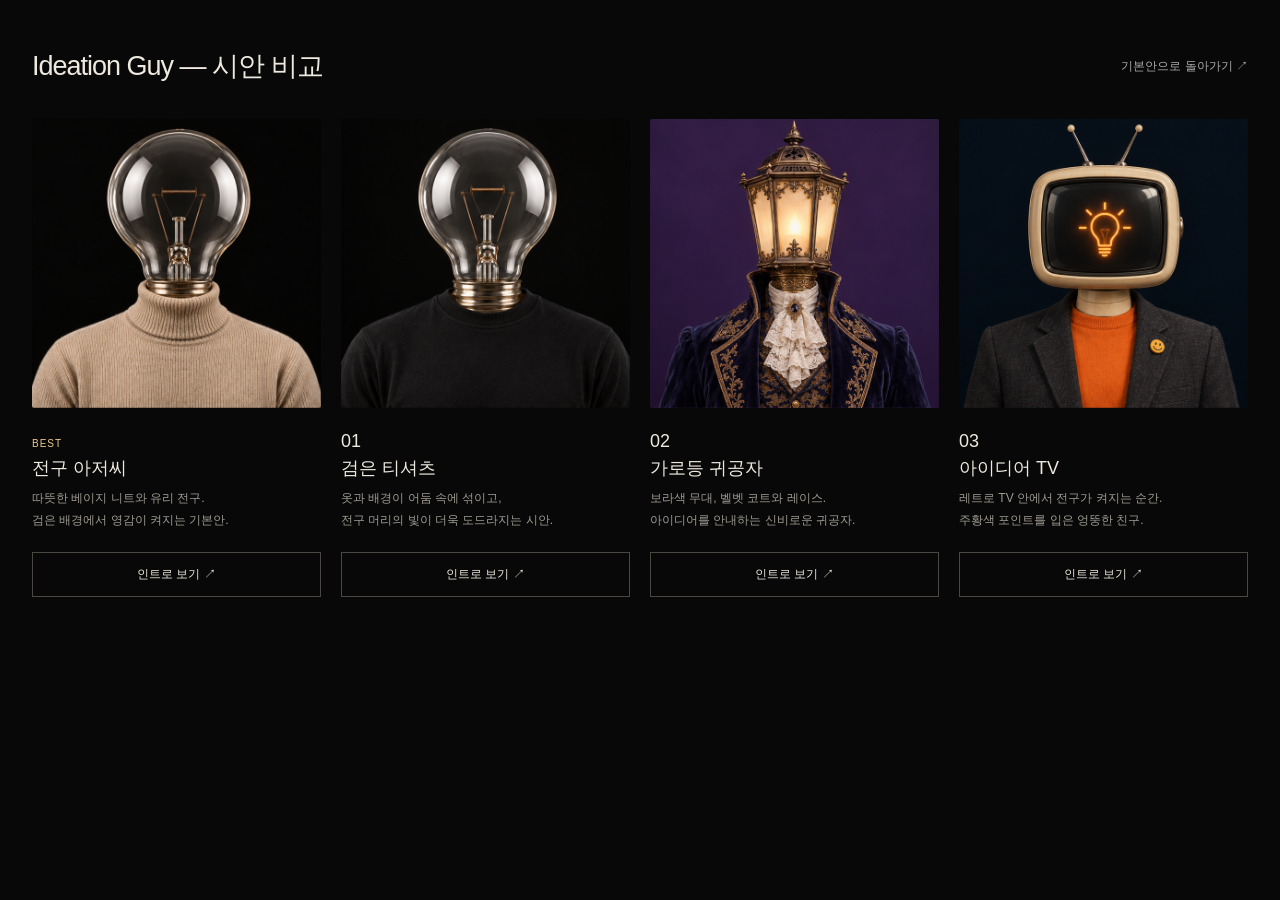
==== concepts.html @ c8c6ca2b "Add three animated entrance concepts and a comparison gallery" ====
<!doctype html><html lang="ko"><head><meta charset="utf-8"><meta name="viewport" content="width=device-width,initial-scale=1"><title>Ideation Guy — 시안 비교</title><style>
*{box-sizing:border-box}body{margin:0;background:#080808;color:#eee9df;font-family:Arial,'Apple SD Gothic Neo',sans-serif}main{max-width:1500px;margin:auto;padding:48px 32px}header{display:flex;justify-content:space-between;align-items:center;gap:20px;margin-bottom:35px}h1{font-size:27px;font-weight:400;letter-spacing:-1px;margin:0}a{color:inherit;text-decoration:none}header a{font-size:12px;color:#aaa}.looks{display:grid;grid-template-columns:repeat(4,minmax(0,1fr));gap:20px}.look{min-width:0}.portrait{aspect-ratio:1;background-size:200% 200%;background-position:0 0;background-repeat:no-repeat;border-radius:2px}.best{background-image:url('assets/guy-turnaround.png')}.black{background-image:url('assets/guy-black.png')}.prince{background-image:url('assets/guy-prince.png')}.tv{background-image:url('assets/guy-tv.png')}h2{font-size:18px;font-weight:400;line-height:1.5;margin:20px 0 6px}p{font-size:12px;line-height:1.8;color:#9f9a91;margin:0 0 20px;min-height:44px}.badge{font-size:10px;color:#edcb8b;letter-spacing:1px}.launch{display:block;border:1px solid #4a4640;padding:13px 14px;font-size:12px;text-align:center;transition:background .2s}.launch:hover{background:#24211c}.launch:focus-visible{outline:2px solid #e6b563;outline-offset:4px}@media(max-width:1000px){.looks{grid-template-columns:repeat(2,minmax(0,1fr));gap:36px 20px}}@media(max-width:560px){main{padding:32px 20px}.looks{grid-template-columns:1fr}header{align-items:start}h1{font-size:23px}.portrait{max-height:440px}p{min-height:0}}
</style></head><body><main><header><h1>Ideation Guy — 시안 비교</h1><a href="index.html">기본안으로 돌아가기 ↗</a></header><div class="looks">
<article class="look"><a href="index.html?look=best" aria-label="기본 전구 아저씨 인트로 보기"><div class="portrait best"></div></a><h2><span class="badge">BEST</span><br>전구 아저씨</h2><p>따뜻한 베이지 니트와 유리 전구.<br>검은 배경에서 영감이 켜지는 기본안.</p><a class="launch" href="index.html?look=best">인트로 보기 ↗</a></article>
<article class="look"><a href="index.html?look=black" aria-label="검은 티셔츠 시안 보기"><div class="portrait black"></div></a><h2>01<br>검은 티셔츠</h2><p>옷과 배경이 어둠 속에 섞이고,<br>전구 머리의 빛이 더욱 도드라지는 시안.</p><a class="launch" href="index.html?look=black">인트로 보기 ↗</a></article>
<article class="look"><a href="index.html?look=prince" aria-label="가로등 귀공자 시안 보기"><div class="portrait prince"></div></a><h2>02<br>가로등 귀공자</h2><p>보라색 무대, 벨벳 코트와 레이스.<br>아이디어를 안내하는 신비로운 귀공자.</p><a class="launch" href="index.html?look=prince">인트로 보기 ↗</a></article>
<article class="look"><a href="index.html?look=tv" aria-label="아이디어 TV 시안 보기"><div class="portrait tv"></div></a><h2>03<br>아이디어 TV</h2><p>레트로 TV 안에서 전구가 켜지는 순간.<br>주황색 포인트를 입은 엉뚱한 친구.</p><a class="launch" href="index.html?look=tv">인트로 보기 ↗</a></article>
</div></main></body></html>
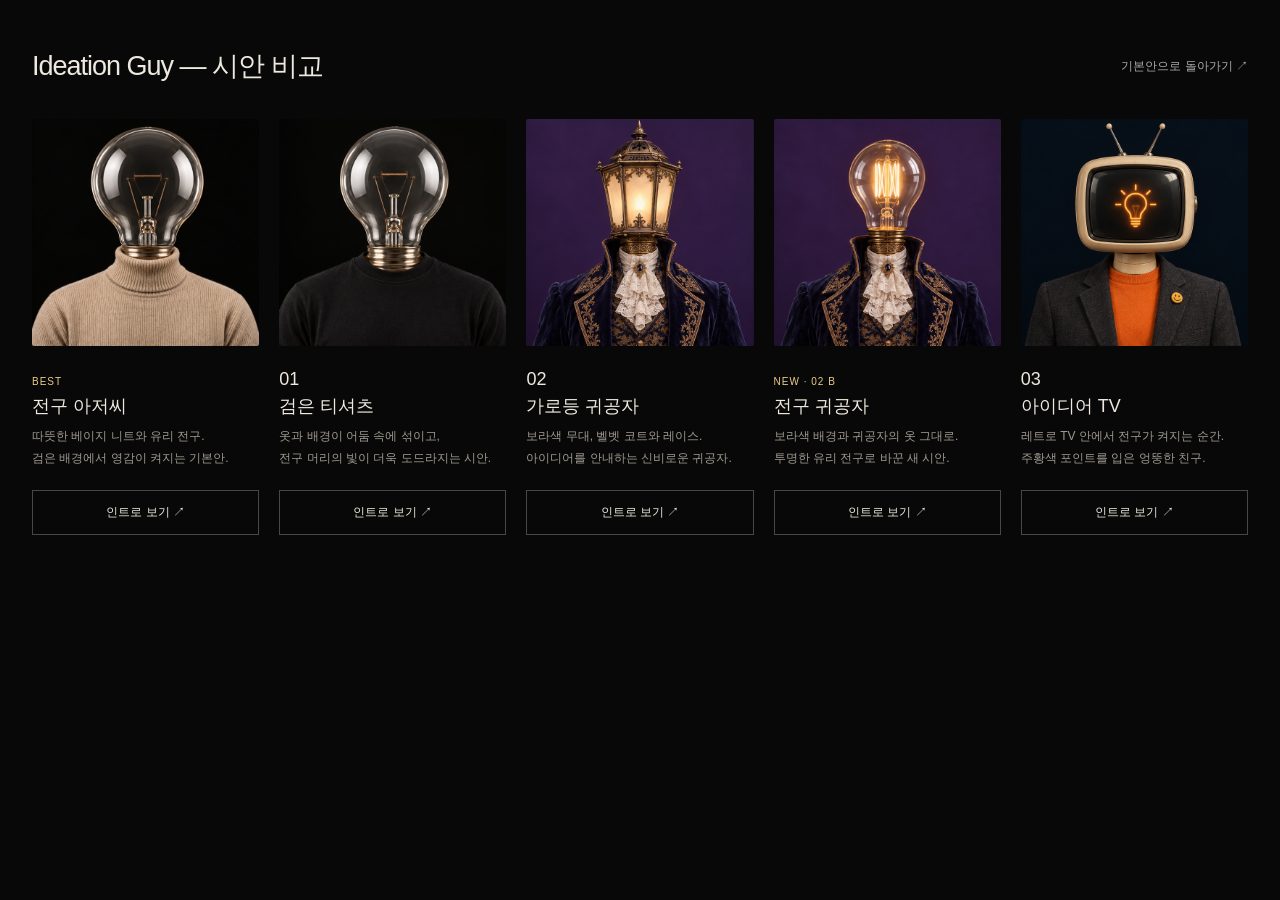
==== commit bf733639: "Add glass bulb aristocrat concept" ====
--- a/concepts.html
+++ b/concepts.html
@@ -1,8 +1,9 @@
 <!doctype html><html lang="ko"><head><meta charset="utf-8"><meta name="viewport" content="width=device-width,initial-scale=1"><title>Ideation Guy — 시안 비교</title><style>
-*{box-sizing:border-box}body{margin:0;background:#080808;color:#eee9df;font-family:Arial,'Apple SD Gothic Neo',sans-serif}main{max-width:1500px;margin:auto;padding:48px 32px}header{display:flex;justify-content:space-between;align-items:center;gap:20px;margin-bottom:35px}h1{font-size:27px;font-weight:400;letter-spacing:-1px;margin:0}a{color:inherit;text-decoration:none}header a{font-size:12px;color:#aaa}.looks{display:grid;grid-template-columns:repeat(4,minmax(0,1fr));gap:20px}.look{min-width:0}.portrait{aspect-ratio:1;background-size:200% 200%;background-position:0 0;background-repeat:no-repeat;border-radius:2px}.best{background-image:url('assets/guy-turnaround.png')}.black{background-image:url('assets/guy-black.png')}.prince{background-image:url('assets/guy-prince.png')}.tv{background-image:url('assets/guy-tv.png')}h2{font-size:18px;font-weight:400;line-height:1.5;margin:20px 0 6px}p{font-size:12px;line-height:1.8;color:#9f9a91;margin:0 0 20px;min-height:44px}.badge{font-size:10px;color:#edcb8b;letter-spacing:1px}.launch{display:block;border:1px solid #4a4640;padding:13px 14px;font-size:12px;text-align:center;transition:background .2s}.launch:hover{background:#24211c}.launch:focus-visible{outline:2px solid #e6b563;outline-offset:4px}@media(max-width:1000px){.looks{grid-template-columns:repeat(2,minmax(0,1fr));gap:36px 20px}}@media(max-width:560px){main{padding:32px 20px}.looks{grid-template-columns:1fr}header{align-items:start}h1{font-size:23px}.portrait{max-height:440px}p{min-height:0}}
+*{box-sizing:border-box}body{margin:0;background:#080808;color:#eee9df;font-family:Arial,'Apple SD Gothic Neo',sans-serif}main{max-width:1500px;margin:auto;padding:48px 32px}header{display:flex;justify-content:space-between;align-items:center;gap:20px;margin-bottom:35px}h1{font-size:27px;font-weight:400;letter-spacing:-1px;margin:0}a{color:inherit;text-decoration:none}header a{font-size:12px;color:#aaa}.looks{display:grid;grid-template-columns:repeat(5,minmax(0,1fr));gap:20px}.look{min-width:0}.portrait{aspect-ratio:1;background-size:200% 200%;background-position:0 0;background-repeat:no-repeat;border-radius:2px}.best{background-image:url('assets/guy-turnaround.png')}.black{background-image:url('assets/guy-black.png')}.prince{background-image:url('assets/guy-prince.png')}.bulbprince{background-image:url('assets/guy-bulb-prince.png')}.tv{background-image:url('assets/guy-tv.png')}h2{font-size:18px;font-weight:400;line-height:1.5;margin:20px 0 6px}p{font-size:12px;line-height:1.8;color:#9f9a91;margin:0 0 20px;min-height:44px}.badge{font-size:10px;color:#edcb8b;letter-spacing:1px}.launch{display:block;border:1px solid #4a4640;padding:13px 14px;font-size:12px;text-align:center;transition:background .2s}.launch:hover{background:#24211c}.launch:focus-visible{outline:2px solid #e6b563;outline-offset:4px}@media(max-width:1000px){.looks{grid-template-columns:repeat(2,minmax(0,1fr));gap:36px 20px}}@media(max-width:560px){main{padding:32px 20px}.looks{grid-template-columns:1fr}header{align-items:start}h1{font-size:23px}.portrait{max-height:440px}p{min-height:0}}
 </style></head><body><main><header><h1>Ideation Guy — 시안 비교</h1><a href="index.html">기본안으로 돌아가기 ↗</a></header><div class="looks">
 <article class="look"><a href="index.html?look=best" aria-label="기본 전구 아저씨 인트로 보기"><div class="portrait best"></div></a><h2><span class="badge">BEST</span><br>전구 아저씨</h2><p>따뜻한 베이지 니트와 유리 전구.<br>검은 배경에서 영감이 켜지는 기본안.</p><a class="launch" href="index.html?look=best">인트로 보기 ↗</a></article>
 <article class="look"><a href="index.html?look=black" aria-label="검은 티셔츠 시안 보기"><div class="portrait black"></div></a><h2>01<br>검은 티셔츠</h2><p>옷과 배경이 어둠 속에 섞이고,<br>전구 머리의 빛이 더욱 도드라지는 시안.</p><a class="launch" href="index.html?look=black">인트로 보기 ↗</a></article>
 <article class="look"><a href="index.html?look=prince" aria-label="가로등 귀공자 시안 보기"><div class="portrait prince"></div></a><h2>02<br>가로등 귀공자</h2><p>보라색 무대, 벨벳 코트와 레이스.<br>아이디어를 안내하는 신비로운 귀공자.</p><a class="launch" href="index.html?look=prince">인트로 보기 ↗</a></article>
+<article class="look"><a href="index.html?look=bulbprince" aria-label="전구 귀공자 시안 보기"><div class="portrait bulbprince"></div></a><h2><span class="badge">NEW · 02 B</span><br>전구 귀공자</h2><p>보라색 배경과 귀공자의 옷 그대로.<br>투명한 유리 전구로 바꾼 새 시안.</p><a class="launch" href="index.html?look=bulbprince">인트로 보기 ↗</a></article>
 <article class="look"><a href="index.html?look=tv" aria-label="아이디어 TV 시안 보기"><div class="portrait tv"></div></a><h2>03<br>아이디어 TV</h2><p>레트로 TV 안에서 전구가 켜지는 순간.<br>주황색 포인트를 입은 엉뚱한 친구.</p><a class="launch" href="index.html?look=tv">인트로 보기 ↗</a></article>
 </div></main></body></html>
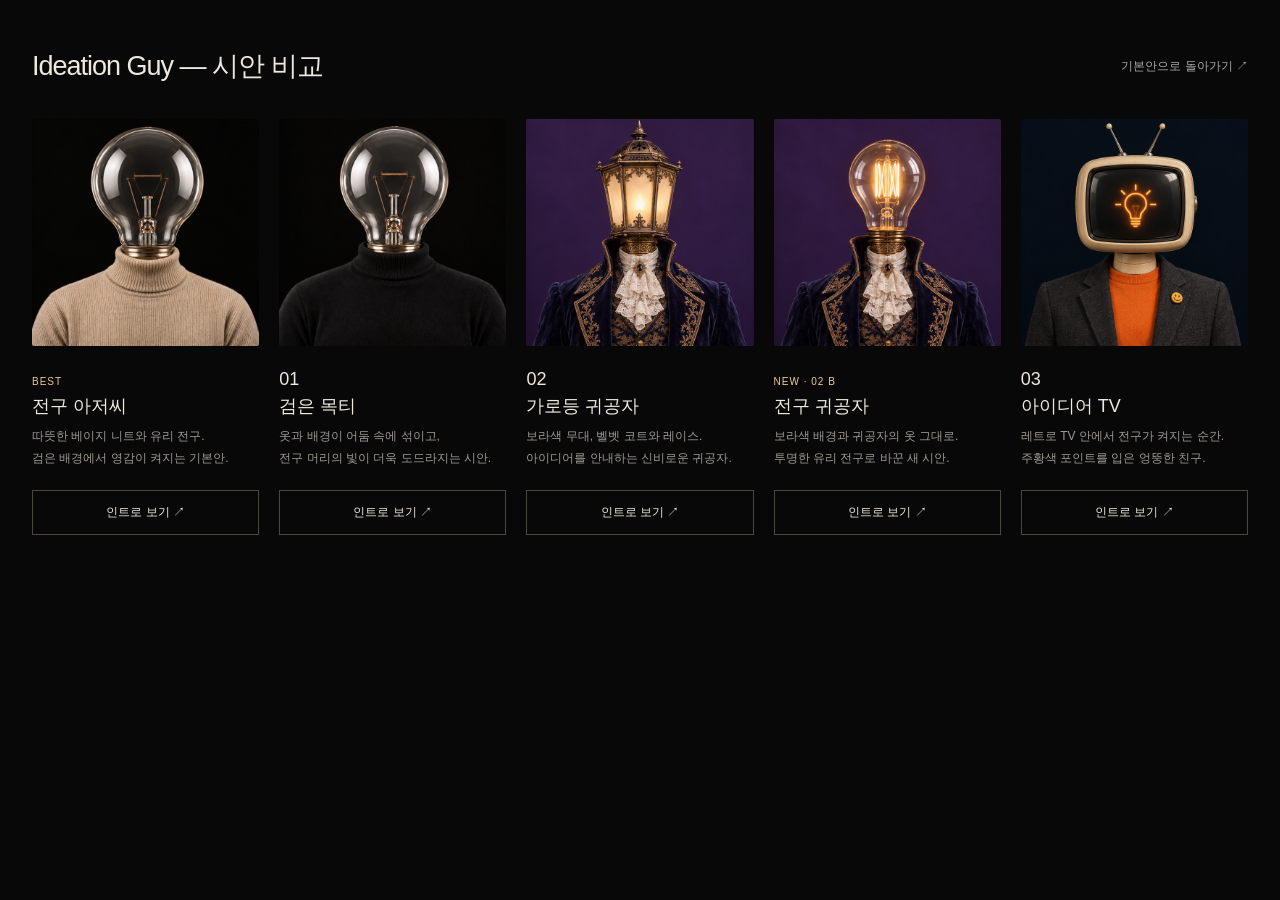
==== commit c3619b10: "Change black concept to a minimalist turtleneck" ====
--- a/concepts.html
+++ b/concepts.html
@@ -1,8 +1,8 @@
 <!doctype html><html lang="ko"><head><meta charset="utf-8"><meta name="viewport" content="width=device-width,initial-scale=1"><title>Ideation Guy — 시안 비교</title><style>
-*{box-sizing:border-box}body{margin:0;background:#080808;color:#eee9df;font-family:Arial,'Apple SD Gothic Neo',sans-serif}main{max-width:1500px;margin:auto;padding:48px 32px}header{display:flex;justify-content:space-between;align-items:center;gap:20px;margin-bottom:35px}h1{font-size:27px;font-weight:400;letter-spacing:-1px;margin:0}a{color:inherit;text-decoration:none}header a{font-size:12px;color:#aaa}.looks{display:grid;grid-template-columns:repeat(5,minmax(0,1fr));gap:20px}.look{min-width:0}.portrait{aspect-ratio:1;background-size:200% 200%;background-position:0 0;background-repeat:no-repeat;border-radius:2px}.best{background-image:url('assets/guy-turnaround.png')}.black{background-image:url('assets/guy-black.png')}.prince{background-image:url('assets/guy-prince.png')}.bulbprince{background-image:url('assets/guy-bulb-prince.png')}.tv{background-image:url('assets/guy-tv.png')}h2{font-size:18px;font-weight:400;line-height:1.5;margin:20px 0 6px}p{font-size:12px;line-height:1.8;color:#9f9a91;margin:0 0 20px;min-height:44px}.badge{font-size:10px;color:#edcb8b;letter-spacing:1px}.launch{display:block;border:1px solid #4a4640;padding:13px 14px;font-size:12px;text-align:center;transition:background .2s}.launch:hover{background:#24211c}.launch:focus-visible{outline:2px solid #e6b563;outline-offset:4px}@media(max-width:1000px){.looks{grid-template-columns:repeat(2,minmax(0,1fr));gap:36px 20px}}@media(max-width:560px){main{padding:32px 20px}.looks{grid-template-columns:1fr}header{align-items:start}h1{font-size:23px}.portrait{max-height:440px}p{min-height:0}}
+*{box-sizing:border-box}body{margin:0;background:#080808;color:#eee9df;font-family:Arial,'Apple SD Gothic Neo',sans-serif}main{max-width:1500px;margin:auto;padding:48px 32px}header{display:flex;justify-content:space-between;align-items:center;gap:20px;margin-bottom:35px}h1{font-size:27px;font-weight:400;letter-spacing:-1px;margin:0}a{color:inherit;text-decoration:none}header a{font-size:12px;color:#aaa}.looks{display:grid;grid-template-columns:repeat(5,minmax(0,1fr));gap:20px}.look{min-width:0}.portrait{aspect-ratio:1;background-size:200% 200%;background-position:0 0;background-repeat:no-repeat;border-radius:2px}.best{background-image:url('assets/guy-turnaround.png')}.black{background-image:url('assets/guy-black-turtleneck.png')}.prince{background-image:url('assets/guy-prince.png')}.bulbprince{background-image:url('assets/guy-bulb-prince.png')}.tv{background-image:url('assets/guy-tv.png')}h2{font-size:18px;font-weight:400;line-height:1.5;margin:20px 0 6px}p{font-size:12px;line-height:1.8;color:#9f9a91;margin:0 0 20px;min-height:44px}.badge{font-size:10px;color:#edcb8b;letter-spacing:1px}.launch{display:block;border:1px solid #4a4640;padding:13px 14px;font-size:12px;text-align:center;transition:background .2s}.launch:hover{background:#24211c}.launch:focus-visible{outline:2px solid #e6b563;outline-offset:4px}@media(max-width:1000px){.looks{grid-template-columns:repeat(2,minmax(0,1fr));gap:36px 20px}}@media(max-width:560px){main{padding:32px 20px}.looks{grid-template-columns:1fr}header{align-items:start}h1{font-size:23px}.portrait{max-height:440px}p{min-height:0}}
 </style></head><body><main><header><h1>Ideation Guy — 시안 비교</h1><a href="index.html">기본안으로 돌아가기 ↗</a></header><div class="looks">
 <article class="look"><a href="index.html?look=best" aria-label="기본 전구 아저씨 인트로 보기"><div class="portrait best"></div></a><h2><span class="badge">BEST</span><br>전구 아저씨</h2><p>따뜻한 베이지 니트와 유리 전구.<br>검은 배경에서 영감이 켜지는 기본안.</p><a class="launch" href="index.html?look=best">인트로 보기 ↗</a></article>
-<article class="look"><a href="index.html?look=black" aria-label="검은 티셔츠 시안 보기"><div class="portrait black"></div></a><h2>01<br>검은 티셔츠</h2><p>옷과 배경이 어둠 속에 섞이고,<br>전구 머리의 빛이 더욱 도드라지는 시안.</p><a class="launch" href="index.html?look=black">인트로 보기 ↗</a></article>
+<article class="look"><a href="index.html?look=black" aria-label="검은 목티 시안 보기"><div class="portrait black"></div></a><h2>01<br>검은 목티</h2><p>옷과 배경이 어둠 속에 섞이고,<br>전구 머리의 빛이 더욱 도드라지는 시안.</p><a class="launch" href="index.html?look=black">인트로 보기 ↗</a></article>
 <article class="look"><a href="index.html?look=prince" aria-label="가로등 귀공자 시안 보기"><div class="portrait prince"></div></a><h2>02<br>가로등 귀공자</h2><p>보라색 무대, 벨벳 코트와 레이스.<br>아이디어를 안내하는 신비로운 귀공자.</p><a class="launch" href="index.html?look=prince">인트로 보기 ↗</a></article>
 <article class="look"><a href="index.html?look=bulbprince" aria-label="전구 귀공자 시안 보기"><div class="portrait bulbprince"></div></a><h2><span class="badge">NEW · 02 B</span><br>전구 귀공자</h2><p>보라색 배경과 귀공자의 옷 그대로.<br>투명한 유리 전구로 바꾼 새 시안.</p><a class="launch" href="index.html?look=bulbprince">인트로 보기 ↗</a></article>
 <article class="look"><a href="index.html?look=tv" aria-label="아이디어 TV 시안 보기"><div class="portrait tv"></div></a><h2>03<br>아이디어 TV</h2><p>레트로 TV 안에서 전구가 켜지는 순간.<br>주황색 포인트를 입은 엉뚱한 친구.</p><a class="launch" href="index.html?look=tv">인트로 보기 ↗</a></article>
